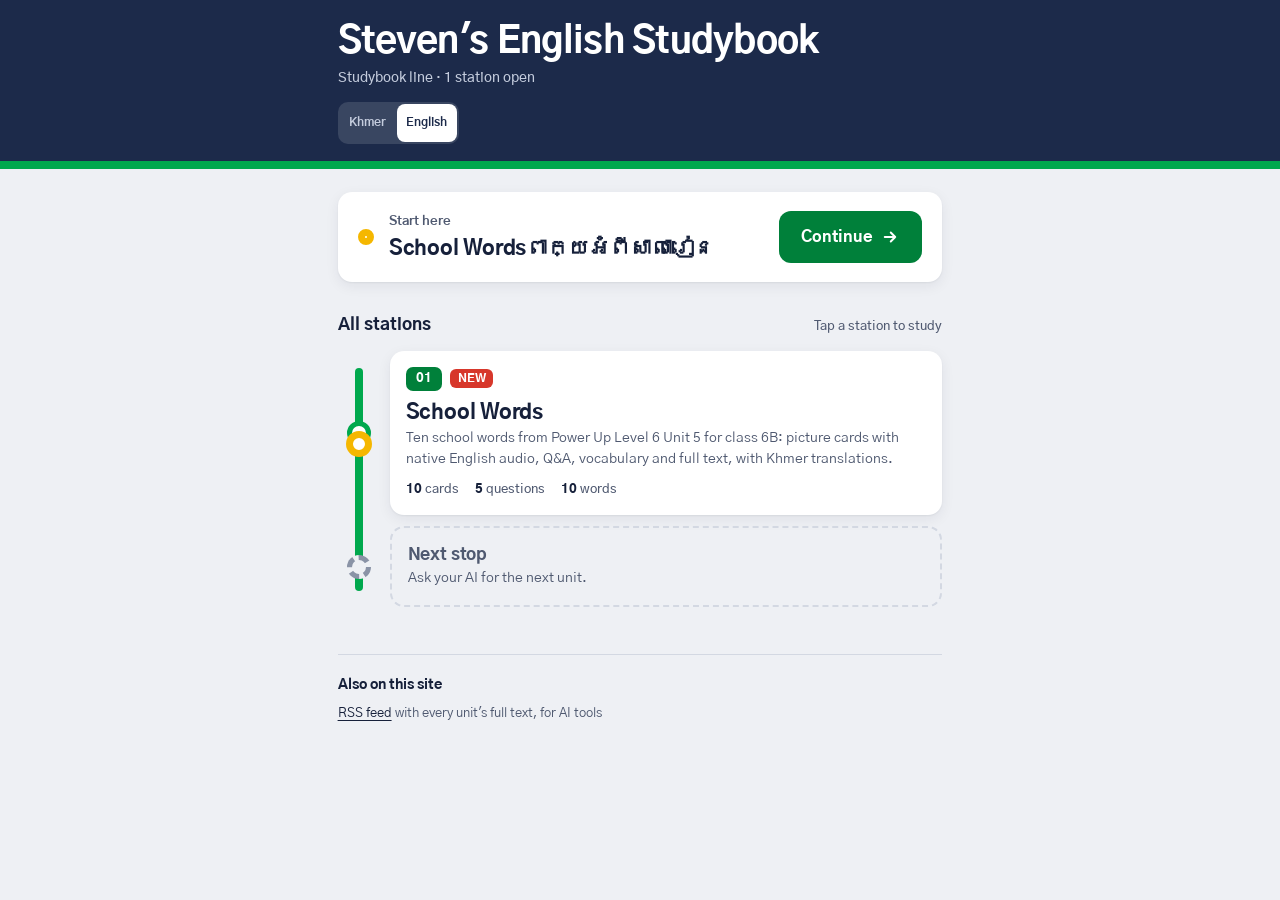
==== index.html @ 0e6243a5 "My first studybook unit" ====
<!doctype html>
<html lang="en" data-ui="en">
<head>
<meta charset="utf-8">
<meta name="viewport" content="width=device-width, initial-scale=1, viewport-fit=cover">
<title>Steven's English Studybook</title>
<meta name="description" content="English study units: picture cards with native audio, Q&amp;A, vocabulary and full text.">
<meta name="theme-color" content="#1C2A4A">
<link rel="manifest" href="manifest.webmanifest">
<link rel="icon" href="icons/icon.svg" type="image/svg+xml">
<link rel="apple-touch-icon" href="icons/apple-touch-icon.png">
<meta name="apple-mobile-web-app-capable" content="yes">
<meta name="apple-mobile-web-app-title" content="Studybook">
<meta name="apple-mobile-web-app-status-bar-style" content="black-translucent">
<link rel="alternate" type="application/rss+xml" title="Studybook feed" href="feed.xml">
<link rel="preconnect" href="https://fonts.googleapis.com">
<link rel="preconnect" href="https://fonts.gstatic.com" crossorigin>
<link rel="stylesheet" href="https://fonts.googleapis.com/css2?family=Gothic+A1:wght@400;500;700;800&display=swap">
<link rel="stylesheet" href="assets/line.css?v=lyric1">
<script src="assets/script.js?v=lyric1"></script>
<style>
/* ---------- sign band ---------- */
.sign{background:var(--sign);color:var(--on-sign);padding:calc(env(safe-area-inset-top) + 1.4rem) 0 1.1rem}
.sign .in{display:flex;align-items:flex-end;justify-content:space-between;gap:1rem}
.sign h1{margin:0;font-size:clamp(1.75rem,7.6vw,2.3rem);font-weight:800;letter-spacing:-.02em;line-height:1.1}
.sign p{margin:.35rem 0 0;font-size:.86rem;color:var(--on-sign-2);font-weight:500}
.install{flex:none;display:inline-flex;align-items:center;gap:.4rem;font:700 .84rem/1 var(--f);color:var(--sign);background:var(--on-sign);
  border:0;border-radius:10px;padding:.62rem .8rem;cursor:pointer;min-height:40px}
.install svg{width:16px;height:16px}
.install[hidden]{display:none}
.ios-hint{margin:.9rem auto 0;font-size:.86rem;color:var(--on-sign-2);line-height:1.5}
.ios-hint[hidden]{display:none}
.ios-hint b{color:var(--on-sign)}

/* ---------- now-at block ---------- */
.now{margin:1.4rem 0 .4rem;background:var(--surface);border-radius:var(--r);padding:1.05rem 1.05rem 1.1rem;
  box-shadow:var(--shadow);display:grid;grid-template-columns:auto 1fr;gap:.25rem .9rem;align-items:center}
.now .ring{grid-row:span 2;width:16px;height:16px;border-radius:50%;background:var(--surface);border:7px solid var(--here)}
.now .where{margin:0;font-size:.8rem;color:var(--ink-2);font-weight:700}
.now .title{margin:0;font-size:1.32rem;font-weight:800;letter-spacing:-.01em;line-height:1.25;word-break:keep-all}
.now .title .sub{display:block;font-size:.86rem;font-weight:500;color:var(--ink-2);letter-spacing:0;margin-top:.1rem}
.go{grid-column:1/-1;margin-top:.85rem;display:flex;align-items:center;justify-content:center;gap:.5rem;min-height:52px;
  background:var(--line-ink);color:#fff;border-radius:12px;text-decoration:none;font-weight:800;font-size:1.02rem}
.go svg{width:18px;height:18px}
.go:active{transform:translateY(1px)}

/* ---------- the line ---------- */
.line-h{display:flex;align-items:baseline;justify-content:space-between;gap:1rem;margin:1.9rem 0 .5rem}
.line-h h2{margin:0;font-size:1.05rem;font-weight:800}
.line-h span{font-size:.82rem;color:var(--ink-2);font-weight:500}
.line{position:relative;list-style:none;margin:0;padding:0 0 0 52px}
.line::before{content:"";position:absolute;left:17px;top:22px;bottom:22px;width:8px;border-radius:4px;background:var(--line)}
.stop{position:relative;padding:.35rem 0}
.stop::before{content:"";position:absolute;left:-43px;top:50%;width:14px;height:14px;margin-top:-12px;border-radius:50%;
  background:var(--surface);border:5px solid var(--line)}
.station{display:block;background:var(--surface);border-radius:var(--r);padding:.95rem 1rem 1rem;text-decoration:none;color:inherit;
  box-shadow:var(--shadow);transition:box-shadow .2s var(--ease),transform .2s var(--ease)}
a.station:hover{box-shadow:var(--shadow-up)}
a.station:active{transform:scale(.985)}
.st-top{display:flex;align-items:center;gap:.5rem;flex-wrap:wrap}
.badge{display:inline-grid;place-items:center;min-width:2.3rem;height:1.5rem;padding:0 .45rem;border-radius:7px;background:var(--line-ink);
  color:#fff;font-weight:800;font-size:.8rem;font-variant-numeric:tabular-nums;letter-spacing:.02em}
.tag{font-size:.72rem;font-weight:800;border-radius:6px;padding:.18rem .45rem;line-height:1.2}
.tag.new{background:var(--notice);color:#fff}
.tag.soon{background:var(--ground);color:var(--ink-2);border:1px solid var(--rule)}
.tag[hidden]{display:none}
.st-ko{margin:.5rem 0 0;font-size:1.32rem;font-weight:800;line-height:1.3;letter-spacing:-.01em;word-break:keep-all}
.st-en{margin:.12rem 0 0;font-size:.9rem;color:var(--ink-2);line-height:1.45}
.st-meta{margin:.65rem 0 0;display:flex;flex-wrap:wrap;gap:.3rem 1rem;font-size:.8rem;color:var(--ink-2);font-weight:500;font-variant-numeric:tabular-nums}
.st-meta b{color:var(--ink);font-weight:800}
.stop.closed .station{background:transparent;box-shadow:none;border:2px solid var(--rule)}
.stop.closed .st-ko{color:var(--ink-2)}
.stop.closed .badge{background:transparent;color:var(--ink-2);box-shadow:inset 0 0 0 1.5px var(--ink-3)}
.stop.next::before{border-style:dashed;border-color:var(--ink-3);background:var(--ground)}
.stop.next .station{background:transparent;box-shadow:none;border:2px dashed var(--rule)}
.stop.next .st-ko{margin:0;color:var(--ink-2);font-size:1.08rem}
.stop.next code{font:700 .86rem var(--f);color:var(--ink)}

/* "you are here" marker, slides along the line */
.marker{position:absolute;left:8px;top:0;width:26px;height:26px;border-radius:50%;background:var(--surface);
  border:7px solid var(--here);pointer-events:none;z-index:2;
  transition:transform .42s var(--ease-out);will-change:transform}
.marker[hidden]{display:none}

/* ---------- footer ---------- */
footer{margin:2.6rem 0 0;padding:1.2rem 0 calc(env(safe-area-inset-bottom) + 2rem);border-top:1px solid var(--rule);font-size:.84rem;color:var(--ink-2);line-height:1.7}
footer h2{font-size:.86rem;margin:0 0 .3rem;color:var(--ink);font-weight:800}
footer ul{list-style:none;margin:0;padding:0}
footer a{color:var(--ink);text-underline-offset:3px;text-decoration-thickness:1px}

.sign-script{margin-top:.8rem}
@media (min-width:720px){
  .now{grid-template-columns:auto 1fr auto;padding:1.2rem 1.3rem}
  .now .ring{grid-row:1/3}
  .now .where{grid-column:2;grid-row:1}
  .now .title{grid-column:2;grid-row:2}
  .go{grid-column:3;grid-row:1/3;margin:0;padding:0 1.4rem}
}
</style>
</head>
<body>
<header class="sign">
  <div class="in wrap">
    <div>
      <h1>Steven's English Studybook</h1>
      <p>Studybook line · <span id="count">1</span> station open</p>
    </div>
    <button class="install" id="install" type="button" hidden>
      <svg viewBox="0 0 24 24" fill="none" stroke="currentColor" stroke-width="2.4" stroke-linecap="round" stroke-linejoin="round" aria-hidden="true"><path d="M12 4v11M7 10l5 5 5-5M5 20h14"/></svg>Install app
    </button>
  </div>
  <div class="wrap sign-script"><div class="script" role="group" aria-label="Show text in"><button type="button" data-set="en" aria-pressed="false">Khmer</button><button type="button" data-set="ko" aria-pressed="true" lang="en">English</button></div></div>
  <p class="ios-hint wrap" id="iosHint" hidden>On iPhone: tap <b>Share</b>, then <b>Add to Home Screen</b>.</p>
</header>
<div class="stripe" aria-hidden="true"></div>

<main class="wrap">
  <section class="now" aria-label="Continue studying">
    <span class="ring" aria-hidden="true"></span>
    <p class="where" id="nowWhere">Start here</p>
    <p class="title" id="nowTitle">School Words<span>ពាក្យអំពីសាលារៀន</span></p>
    <a class="go" id="nowGo" href="power-up-6-unit-5-school-words/">
      Continue
      <svg viewBox="0 0 24 24" fill="none" stroke="currentColor" stroke-width="2.6" stroke-linecap="round" stroke-linejoin="round" aria-hidden="true"><path d="M5 12h14M13 6l6 6-6 6"/></svg>
    </a>
  </section>

  <div class="line-h"><h2>All stations</h2><span>Tap a station to study</span></div>
  <ol class="line" id="line">
    <li class="stop" data-unit="power-up-6-unit-5-school-words" data-en="ពាក្យអំពីសាលារៀន">
      <a class="station" href="power-up-6-unit-5-school-words/">
        <span class="st-top"><span class="badge">01</span><span class="tag new" hidden>NEW</span></span>
        <p class="st-ko" lang="en"><span class="mk">School Words</span><span class="only-en">ពាក្យអំពីសាលារៀន</span></p>
        <p class="st-en">Ten school words from Power Up Level 6 Unit 5 for class 6B: picture cards with native English audio, Q&amp;A, vocabulary and full text, with Khmer translations.</p>
        <p class="st-meta"><span><b>10</b> cards</span><span><b>5</b> questions</span><span><b>10</b> words</span></p>
      </a>
    </li>
    <li class="stop next">
      <div class="station">
        <p class="st-ko" lang="en">Next stop</p>
        <p class="st-en">Ask your AI for the next unit.</p>
      </div>
    </li>
    <li class="marker" id="marker" aria-hidden="true" hidden></li>
  </ol>

  <footer>
    <h2>Also on this site</h2>
    <ul>
      <li><a href="feed.xml">RSS feed</a> with every unit's full text, for AI tools</li>
    </ul>
  </footer>
</main>

<script>
(function(){
  var KEY_LAST='sb:last', KEY_SEEN='sb:seen';
  function get(k,d){try{var v=localStorage.getItem(k);return v===null?d:JSON.parse(v);}catch(e){return d;}}
  function put(k,v){try{localStorage.setItem(k,JSON.stringify(v));}catch(e){}}
  var live=[].slice.call(document.querySelectorAll('.stop[data-unit]')).filter(function(s){return s.querySelector('a.station');});
  var n=live.length;
  document.getElementById('count').parentNode.lastChild.textContent=n===1?' station open':' stations open';
  document.getElementById('count').textContent=n;

  // NEW holds until the unit is opened once
  var seen=get(KEY_SEEN,[]);
  live.forEach(function(s){var t=s.querySelector('.tag.new');if(t)t.hidden=seen.indexOf(s.dataset.unit)!==-1;});

  // You are here: the last opened unit, else the first open station
  var last=get(KEY_LAST,null), here=null;
  live.forEach(function(s){if(s.dataset.unit===last)here=s;});
  if(here){
    var t=document.getElementById('nowTitle');t.innerHTML=here.querySelector('.st-ko').innerHTML;
    var sp=document.createElement('span');sp.className='sub not-en';sp.textContent=here.dataset.en||'';t.appendChild(sp);
    var pos=get('sb:pos:'+here.dataset.unit,null);
    document.getElementById('nowWhere').textContent=pos&&pos.n?'You are here · card '+(pos.i+1)+' of '+pos.n:'You are here';
    document.getElementById('nowGo').href=here.querySelector('a.station').getAttribute('href');
  }
  var marker=document.getElementById('marker');
  function place(s,animate){
    var y=s.offsetTop+s.offsetHeight/2-13;
    if(!animate)marker.style.transition='none';
    marker.style.transform='translateY('+y+'px)';
    if(!animate){void marker.offsetHeight;marker.style.transition='';}
  }
  var at=here||live[0];
  if(at){marker.hidden=false;place(at,false);}
  window.addEventListener('resize',function(){if(at)place(at,false);});

  function remember(slug){put(KEY_LAST,slug);if(seen.indexOf(slug)===-1){seen.push(slug);put(KEY_SEEN,seen);}}
  var reduce=window.matchMedia('(prefers-reduced-motion: reduce)').matches;
  live.forEach(function(s){
    var a=s.querySelector('a.station');
    a.addEventListener('click',function(e){
      remember(s.dataset.unit);
      if(reduce||e.metaKey||e.ctrlKey||e.shiftKey||s===at)return;
      e.preventDefault();at=s;place(s,true);
      setTimeout(function(){location.href=a.href;},430);
    });
  });
  document.getElementById('nowGo').addEventListener('click',function(){
    var h=this.getAttribute('href');
    live.forEach(function(s){if(s.querySelector('a.station').getAttribute('href')===h)remember(s.dataset.unit);});
  });

  // Install as an app
  var btn=document.getElementById('install'), hint=document.getElementById('iosHint'), deferred=null;
  var standalone=window.matchMedia('(display-mode: standalone)').matches||navigator.standalone;
  window.addEventListener('beforeinstallprompt',function(e){e.preventDefault();deferred=e;if(!standalone)btn.hidden=false;});
  if(/iphone|ipad|ipod/i.test(navigator.userAgent)&&!standalone)btn.hidden=false;
  btn.addEventListener('click',function(){
    if(deferred){deferred.prompt();deferred.userChoice.then(function(){deferred=null;btn.hidden=true;});return;}
    hint.hidden=!hint.hidden;
  });
  window.addEventListener('appinstalled',function(){btn.hidden=true;hint.hidden=true;});

  if('serviceWorker' in navigator)navigator.serviceWorker.register('sw.js').catch(function(){});
})();
</script>
</body>
</html>
---- assets/line.css ----
/* Studybook: shared tokens and base. World: Seoul Metro wayfinding (see PRODUCT.md, DESIGN.md). */
:root{
  --f:'Gothic A1',system-ui,-apple-system,'Apple SD Gothic Neo','Malgun Gothic',sans-serif;
  --ground:#EEF0F4;      /* platform grey */
  --surface:#FFFFFF;
  --ink:#16203A;
  --ink-2:#4F5970;
  --ink-3:#8A93A6;
  --rule:#D3D8E2;
  --sign:#1C2A4A;        /* navy enamel sign */
  --on-sign:#FFFFFF;
  --on-sign-2:#C4CCDD;
  --line:#00A84D;        /* Line 2 green, the stripe */
  --line-ink:#00803A;    /* green that carries white text */
  --here:#F5B700;        /* you are here */
  --notice:#D7372B;      /* NEW, alerts (fill, white text) */
  --notice-ink:#C02D22;  /* red used as text */
  --r:14px;
  --shadow:0 1px 2px rgba(22,32,58,.06),0 4px 14px rgba(22,32,58,.07);
  --shadow-up:0 2px 4px rgba(22,32,58,.08),0 10px 26px rgba(22,32,58,.12);
  --ease:cubic-bezier(.2,.7,.2,1);
  --ease-out:cubic-bezier(.16,1,.3,1);
  color-scheme:light;
}
@media (prefers-color-scheme:dark){:root{
  --ground:#0E1322;
  --surface:#18203A;
  --ink:#EEF1F8;
  --ink-2:#AAB3C7;
  --ink-3:#6F7890;
  --rule:#2C3654;
  --sign:#0A0F1D;
  --on-sign:#FFFFFF;
  --on-sign-2:#AAB3C7;
  --line:#16B95E;
  --line-ink:#00803A;
  --here:#FFC629;
  --notice:#D7372B;
  --notice-ink:#FF8F85;
  --shadow:0 1px 2px rgba(0,0,0,.35),0 6px 18px rgba(0,0,0,.3);
  --shadow-up:0 2px 4px rgba(0,0,0,.4),0 12px 28px rgba(0,0,0,.4);
  color-scheme:dark;
}}
*{box-sizing:border-box}
html{-webkit-text-size-adjust:100%;text-size-adjust:100%}
html,body{margin:0}
body{background:var(--ground);color:var(--ink);font-family:var(--f);line-height:1.5;-webkit-font-smoothing:antialiased;
  -webkit-tap-highlight-color:transparent;min-height:100vh}
.wrap{width:100%;max-width:640px;margin:0 auto;padding-left:max(1.1rem,env(safe-area-inset-left));padding-right:max(1.1rem,env(safe-area-inset-right))}
.stripe{height:8px;background:var(--line)}
::selection{background:var(--here);color:#16203A}
:focus-visible{outline:3px solid var(--here);outline-offset:3px;border-radius:6px}
a{color:inherit}
@media (prefers-reduced-motion:reduce){*{transition:none!important;animation:none!important;scroll-behavior:auto!important}}

/* ---------- text switch: English, Korean, Lyric (set on <html data-script> by assets/script.js) ---------- */
.t-ro,.ui-en,.only-en,.only-ro{display:none}
html[data-script="ro"] .t-ko,html[data-script="en"] .t-ko,
html[data-script="ro"] .ui-ko,html[data-script="en"] .ui-ko{display:none}
html[data-script="ro"] .t-ro,html[data-script="en"] .t-ro,
html[data-script="ro"] .ui-en,html[data-script="en"] .ui-en,
html[data-script="en"] .only-en{display:inline}
html[data-script="ro"] p.only-ro{display:block}
html[data-script="en"] .not-en,html[data-script="en"] .mk,html[data-script="en"] .hook,
html[data-script="en"] .has-en,html[data-script="en"] .not-ko-end,html[data-script="en"] .f-hint,
html[data-script="en"] [data-toggle="hide-ko"],html[data-script="en"] [data-toggle="hide-vko"]{display:none!important}
.t-ro{word-break:normal;overflow-wrap:anywhere}
.script{display:inline-flex;flex:none;gap:2px;padding:2px;background:rgba(255,255,255,.13);border-radius:10px}
.script button{appearance:none;border:0;background:none;color:var(--on-sign-2);font:700 .78rem/1 var(--f);min-height:38px;
  padding:0 .58rem;border-radius:8px;cursor:pointer}
.script button:hover{color:var(--on-sign)}
.script button[aria-pressed="true"]{background:var(--on-sign);color:#1C2A4A}
.script button:focus-visible{outline:3px solid var(--here);outline-offset:1px}
@media print{.script{display:none!important}}
/* any study language other than Korean: controls always in English, no Lyric (render_unit.py sets data-ui) */
html[data-ui="en"] .ui-ko{display:none!important}
html[data-ui="en"] .ui-en{display:inline!important}
html[data-ui="en"] .only-ro{display:none!important}
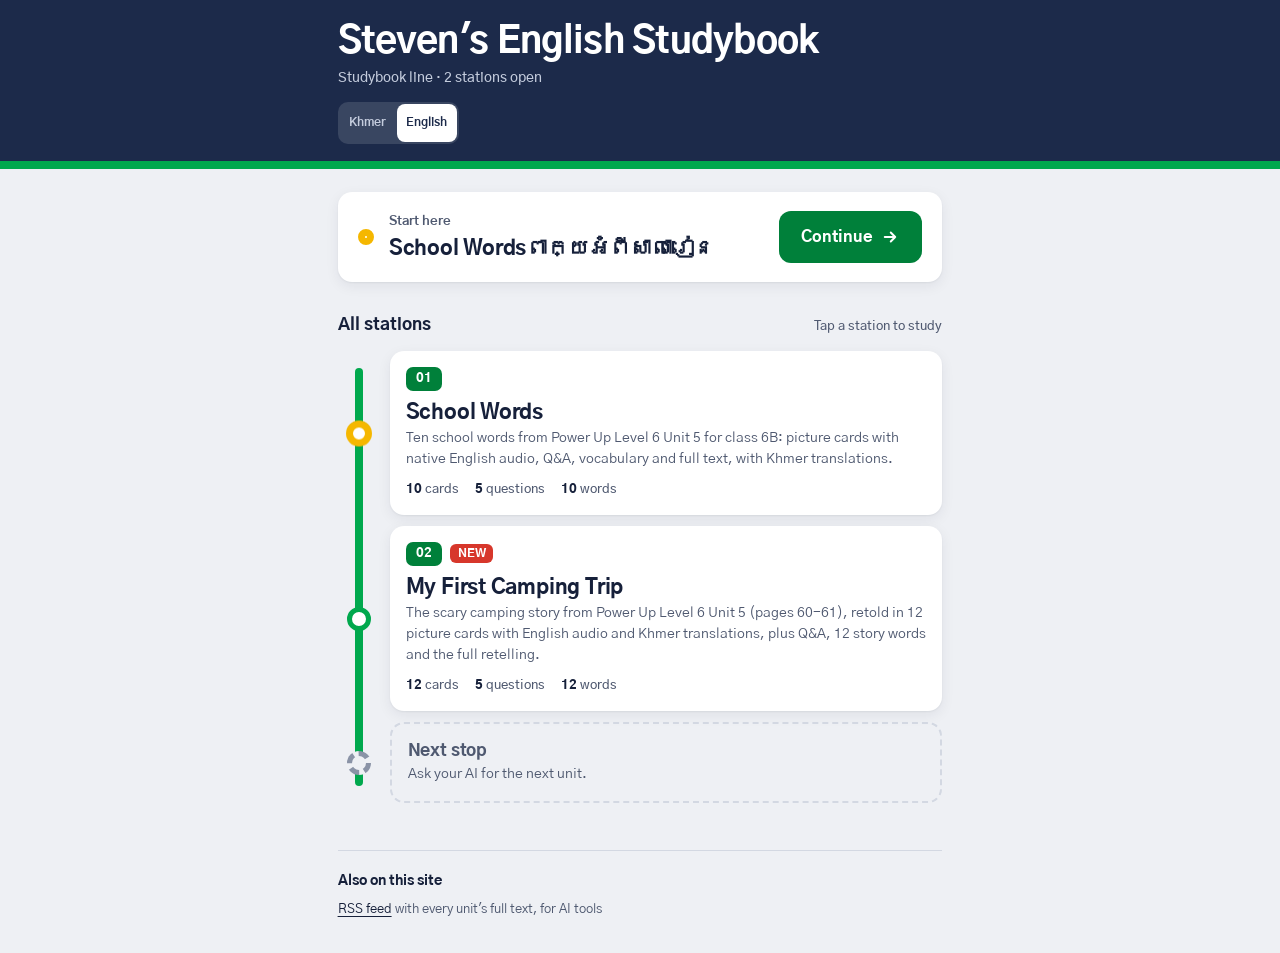
==== commit a646e4bf: "Add My First Camping Trip unit" ====
--- a/index.html
+++ b/index.html
@@ -129,10 +129,18 @@
   <ol class="line" id="line">
     <li class="stop" data-unit="power-up-6-unit-5-school-words" data-en="ពាក្យអំពីសាលារៀន">
       <a class="station" href="power-up-6-unit-5-school-words/">
-        <span class="st-top"><span class="badge">01</span><span class="tag new" hidden>NEW</span></span>
+        <span class="st-top"><span class="badge">01</span></span>
         <p class="st-ko" lang="en"><span class="mk">School Words</span><span class="only-en">ពាក្យអំពីសាលារៀន</span></p>
         <p class="st-en">Ten school words from Power Up Level 6 Unit 5 for class 6B: picture cards with native English audio, Q&amp;A, vocabulary and full text, with Khmer translations.</p>
         <p class="st-meta"><span><b>10</b> cards</span><span><b>5</b> questions</span><span><b>10</b> words</span></p>
+      </a>
+    </li>
+    <li class="stop" data-unit="my-first-camping-trip" data-en="ដំណើរកម្សាន្តបោះតង់លើកដំបូង">
+      <a class="station" href="my-first-camping-trip/">
+        <span class="st-top"><span class="badge">02</span><span class="tag new" hidden>NEW</span></span>
+        <p class="st-ko" lang="en"><span class="mk">My First Camping Trip</span><span class="only-en">ដំណើរកម្សាន្តបោះតង់លើកដំបូង</span></p>
+        <p class="st-en">The scary camping story from Power Up Level 6 Unit 5 (pages 60-61), retold in 12 picture cards with English audio and Khmer translations, plus Q&amp;A, 12 story words and the full retelling.</p>
+        <p class="st-meta"><span><b>12</b> cards</span><span><b>5</b> questions</span><span><b>12</b> words</span></p>
       </a>
     </li>
     <li class="stop next">
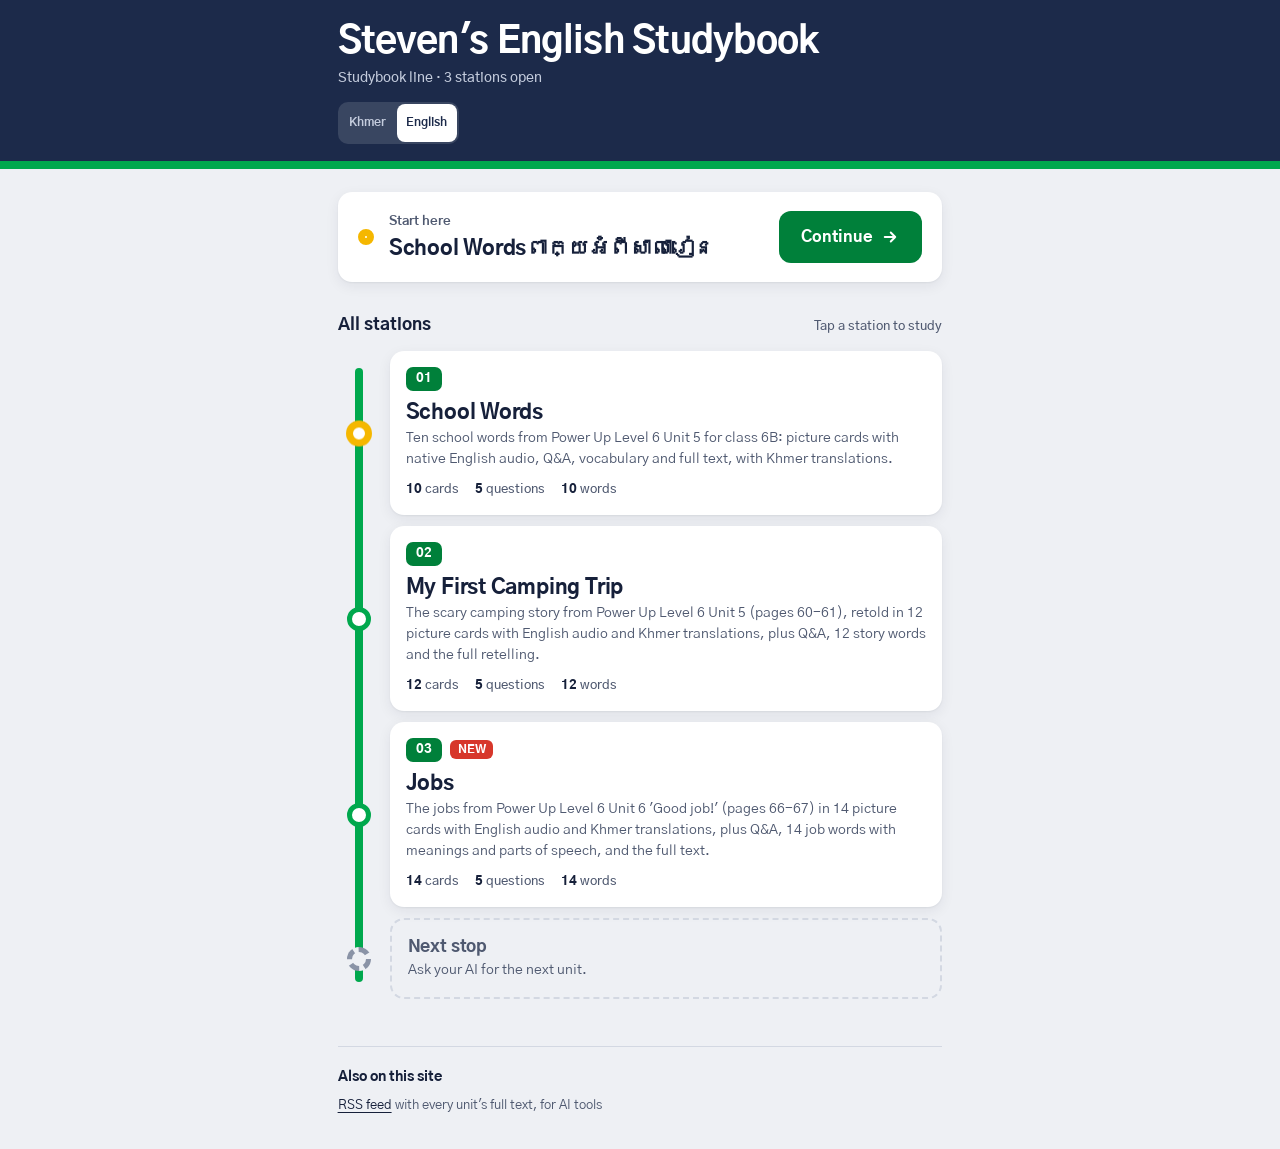
==== commit f4356a15: "Add Unit 6 Jobs unit" ====
--- a/index.html
+++ b/index.html
@@ -137,10 +137,18 @@
     </li>
     <li class="stop" data-unit="my-first-camping-trip" data-en="ដំណើរកម្សាន្តបោះតង់លើកដំបូង">
       <a class="station" href="my-first-camping-trip/">
-        <span class="st-top"><span class="badge">02</span><span class="tag new" hidden>NEW</span></span>
+        <span class="st-top"><span class="badge">02</span></span>
         <p class="st-ko" lang="en"><span class="mk">My First Camping Trip</span><span class="only-en">ដំណើរកម្សាន្តបោះតង់លើកដំបូង</span></p>
         <p class="st-en">The scary camping story from Power Up Level 6 Unit 5 (pages 60-61), retold in 12 picture cards with English audio and Khmer translations, plus Q&amp;A, 12 story words and the full retelling.</p>
         <p class="st-meta"><span><b>12</b> cards</span><span><b>5</b> questions</span><span><b>12</b> words</span></p>
+      </a>
+    </li>
+    <li class="stop" data-unit="power-up-6-unit-6-jobs" data-en="ការងារ">
+      <a class="station" href="power-up-6-unit-6-jobs/">
+        <span class="st-top"><span class="badge">03</span><span class="tag new" hidden>NEW</span></span>
+        <p class="st-ko" lang="en"><span class="mk">Jobs</span><span class="only-en">ការងារ</span></p>
+        <p class="st-en">The jobs from Power Up Level 6 Unit 6 &#x27;Good job!&#x27; (pages 66-67) in 14 picture cards with English audio and Khmer translations, plus Q&amp;A, 14 job words with meanings and parts of speech, and the full text.</p>
+        <p class="st-meta"><span><b>14</b> cards</span><span><b>5</b> questions</span><span><b>14</b> words</span></p>
       </a>
     </li>
     <li class="stop next">
